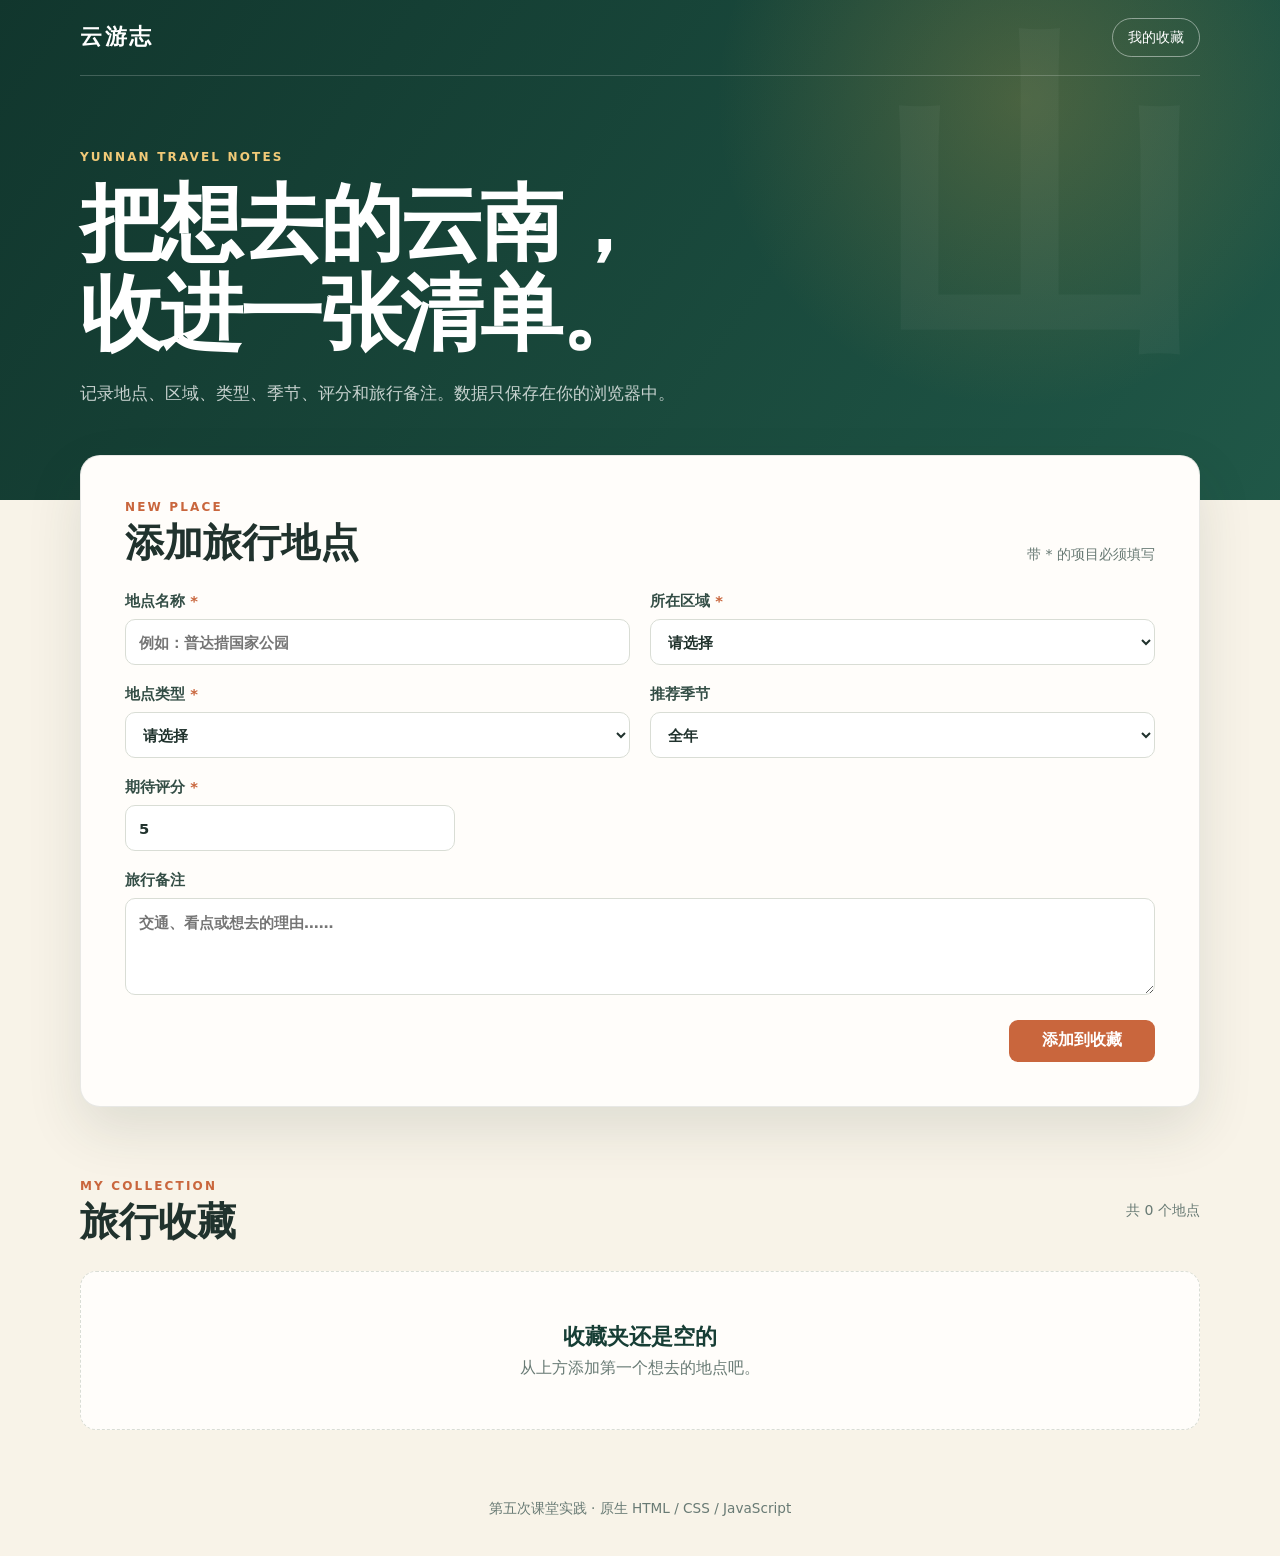
==== manager-app/index.html @ fcf349a4 "创建旅行收藏数据结构与添加功能" ====
<!DOCTYPE html>
<html lang="zh-CN">
<head>
  <meta charset="UTF-8">
  <meta name="viewport" content="width=device-width, initial-scale=1.0">
  <meta name="description" content="第五次课自主实践：云南旅行收藏夹。">
  <link rel="icon" href="../favicon.svg" type="image/svg+xml">
  <link rel="stylesheet" href="style.css">
  <title>云南旅行收藏夹</title>
</head>
<body>
  <header class="hero">
    <nav class="nav-bar" aria-label="主导航">
      <a class="brand" href="#top" aria-label="云南旅行收藏夹首页">云游志</a>
      <a href="#collection">我的收藏</a>
    </nav>
    <div class="hero-copy" id="top">
      <p class="eyebrow">YUNNAN TRAVEL NOTES</p>
      <h1>把想去的云南，<br>收进一张清单。</h1>
      <p>记录地点、区域、类型、季节、评分和旅行备注。数据只保存在你的浏览器中。</p>
    </div>
  </header>

  <main>
    <section class="panel form-panel" aria-labelledby="form-title">
      <div class="section-heading">
        <div>
          <p class="section-kicker">NEW PLACE</p>
          <h2 id="form-title">添加旅行地点</h2>
        </div>
        <p>带 <span aria-hidden="true">*</span> 的项目必须填写</p>
      </div>

      <form id="place-form" novalidate>
        <div class="form-grid">
          <label>地点名称 <span>*</span>
            <input id="place-name" name="name" type="text" maxlength="40" placeholder="例如：普达措国家公园" required>
          </label>
          <label>所在区域 <span>*</span>
            <select id="place-region" name="region" required>
              <option value="">请选择</option>
              <option>昆明</option><option>大理</option><option>丽江</option><option>迪庆</option>
              <option>西双版纳</option><option>红河</option><option>保山</option><option>其他</option>
            </select>
          </label>
          <label>地点类型 <span>*</span>
            <select id="place-type" name="type" required>
              <option value="">请选择</option>
              <option>自然风光</option><option>古城古镇</option><option>民族文化</option>
              <option>美食体验</option><option>博物馆</option><option>徒步路线</option>
            </select>
          </label>
          <label>推荐季节
            <select id="place-season" name="season">
              <option>全年</option><option>春季</option><option>夏季</option><option>秋季</option><option>冬季</option>
            </select>
          </label>
          <label class="rating-field">期待评分 <span>*</span>
            <input id="place-rating" name="rating" type="number" min="1" max="5" step="1" value="5" required>
          </label>
          <label class="wide-field">旅行备注
            <textarea id="place-note" name="note" maxlength="160" rows="3" placeholder="交通、看点或想去的理由……"></textarea>
          </label>
        </div>
        <div class="form-footer">
          <p id="form-message" class="message" role="status" aria-live="polite"></p>
          <button class="primary-button" type="submit">添加到收藏</button>
        </div>
      </form>
    </section>

    <section class="collection" id="collection" aria-labelledby="collection-title">
      <div class="section-heading collection-heading">
        <div>
          <p class="section-kicker">MY COLLECTION</p>
          <h2 id="collection-title">旅行收藏</h2>
        </div>
        <p id="collection-count" aria-live="polite">共 0 个地点</p>
      </div>
      <div id="place-list" class="place-grid"></div>
    </section>
  </main>

  <footer>第五次课堂实践 · 原生 HTML / CSS / JavaScript</footer>
  <script src="app.js"></script>
</body>
</html>
---- manager-app/style.css ----
:root {
  color-scheme: light;
  --forest: #173e35;
  --forest-soft: #285d50;
  --cream: #f8f3e8;
  --paper: #fffdfa;
  --terracotta: #c9663d;
  --gold: #d5a445;
  --ink: #20322d;
  --muted: #687a74;
  --line: #d9ddd5;
  --danger: #a64034;
  font-family: Inter, "Microsoft YaHei", system-ui, sans-serif;
}

* { box-sizing: border-box; }
html { scroll-behavior: smooth; }
body { margin: 0; color: var(--ink); background: var(--cream); }
button, input, select, textarea { font: inherit; }
button, a { -webkit-tap-highlight-color: transparent; }

.hero {
  min-height: 460px;
  padding: 0 max(24px, calc((100vw - 1120px) / 2));
  color: #fff;
  background:
    radial-gradient(circle at 80% 20%, rgba(213, 164, 69, .25), transparent 28%),
    linear-gradient(125deg, rgba(17, 54, 45, .98), rgba(33, 91, 74, .88)),
    #173e35;
  overflow: hidden;
}

.hero::after { content: "山"; position: absolute; top: 38px; right: 6vw; color: rgba(255,255,255,.035); font: 700 330px/1 serif; pointer-events: none; }
.nav-bar { position: relative; z-index: 1; display: flex; align-items: center; justify-content: space-between; min-height: 76px; border-bottom: 1px solid rgba(255,255,255,.2); }
.nav-bar a { color: #fff; text-decoration: none; }
.nav-bar > a:last-child { padding: 9px 15px; border: 1px solid rgba(255,255,255,.45); border-radius: 999px; font-size: .9rem; }
.brand { font: 700 1.35rem/1 serif; letter-spacing: .12em; }
.hero-copy { position: relative; z-index: 1; max-width: 720px; padding: 74px 0 92px; }
.eyebrow, .section-kicker { margin: 0; color: #f1ca78; font-size: .75rem; font-weight: 800; letter-spacing: .18em; }
.hero h1 { margin: 16px 0 18px; font: 700 clamp(2.55rem, 7vw, 5.2rem)/1.08 Georgia, "Microsoft YaHei", serif; letter-spacing: -.035em; }
.hero-copy > p:last-child { max-width: 610px; margin: 0; color: rgba(255,255,255,.76); font-size: 1.05rem; line-height: 1.8; }

main { width: min(calc(100% - 32px), 1120px); margin: -45px auto 0; position: relative; z-index: 2; }
.panel { padding: clamp(24px, 5vw, 44px); border: 1px solid rgba(32,50,45,.1); border-radius: 20px; background: var(--paper); box-shadow: 0 22px 55px rgba(29,54,46,.12); }
.section-heading { display: flex; align-items: flex-end; justify-content: space-between; gap: 20px; margin-bottom: 28px; }
.section-heading h2 { margin: 7px 0 0; font: 700 clamp(1.75rem, 4vw, 2.45rem)/1.1 Georgia, "Microsoft YaHei", serif; }
.section-heading > p, .section-heading > div + p { margin: 0; color: var(--muted); font-size: .88rem; }
.section-kicker { color: var(--terracotta); }

.form-grid { display: grid; grid-template-columns: repeat(6, 1fr); gap: 20px; }
label { grid-column: span 3; color: #334d45; font-size: .92rem; font-weight: 750; }
label span { color: var(--terracotta); }
.rating-field { grid-column: span 2; }
.wide-field { grid-column: span 6; }
input, select, textarea { width: 100%; margin-top: 8px; border: 1px solid var(--line); border-radius: 10px; color: var(--ink); background: #fff; }
input, select { min-height: 46px; padding: 0 13px; }
textarea { padding: 12px 13px; line-height: 1.6; resize: vertical; }
input:focus, select:focus, textarea:focus { outline: 3px solid rgba(201,102,61,.15); border-color: var(--terracotta); }
.form-footer { display: flex; align-items: center; justify-content: space-between; gap: 20px; margin-top: 22px; }
.message { min-height: 24px; margin: 0; color: var(--danger); font-size: .92rem; }
.message.success { color: #28704b; }
button { min-height: 42px; padding: 0 16px; border: 0; border-radius: 9px; cursor: pointer; font-weight: 750; }
.primary-button { min-width: 146px; color: #fff; background: var(--terracotta); }
.primary-button:hover { background: #a94f2c; }

.collection { padding: 72px 0 42px; }
.collection-heading { align-items: center; }
.place-grid { display: grid; grid-template-columns: repeat(3, minmax(0, 1fr)); gap: 18px; }
.place-card, .empty-state { border: 1px solid var(--line); border-radius: 16px; background: var(--paper); }
.place-card { min-width: 0; padding: 22px; box-shadow: 0 10px 25px rgba(29,54,46,.07); }
.card-top { display: flex; align-items: flex-start; justify-content: space-between; gap: 12px; }
.place-card h3 { margin: 9px 0 4px; font: 700 1.35rem/1.25 Georgia, "Microsoft YaHei", serif; overflow-wrap: anywhere; }
.place-card .meta { margin: 0; color: var(--muted); font-size: .86rem; }
.type-chip { display: inline-block; padding: 5px 9px; border-radius: 999px; color: var(--forest); background: #e7efe9; font-size: .76rem; font-weight: 750; }
.rating { color: #a97516; font-weight: 800; white-space: nowrap; }
.note { min-height: 50px; margin: 18px 0; color: #50635d; line-height: 1.65; overflow-wrap: anywhere; }
.card-actions { display: flex; gap: 8px; padding-top: 15px; border-top: 1px solid var(--line); }
.card-actions button { flex: 1; min-height: 36px; color: var(--forest); background: #edf3f0; font-size: .86rem; }
.card-actions button:hover { background: #dce9e3; }
.card-actions .delete-button { color: var(--danger); background: #fff0ec; }
.card-actions .delete-button:hover { color: #fff; background: var(--danger); }
.empty-state { grid-column: 1 / -1; padding: 50px 24px; color: var(--muted); text-align: center; border-style: dashed; }
.empty-state strong { display: block; margin-bottom: 7px; color: var(--forest); font: 700 1.35rem Georgia, serif; }
footer { padding: 28px 18px 38px; color: var(--muted); text-align: center; font-size: .85rem; }

@media (max-width: 850px) {
  .place-grid { grid-template-columns: repeat(2, minmax(0, 1fr)); }
}

@media (max-width: 620px) {
  .hero { min-height: 420px; padding-inline: 20px; }
  .hero-copy { padding-top: 60px; }
  main { width: min(calc(100% - 20px), 1120px); }
  .panel { padding: 24px 18px; }
  .section-heading, .form-footer { align-items: flex-start; flex-direction: column; }
  label, .rating-field, .wide-field { grid-column: span 6; }
  .primary-button { width: 100%; }
  .place-grid { grid-template-columns: 1fr; }
}
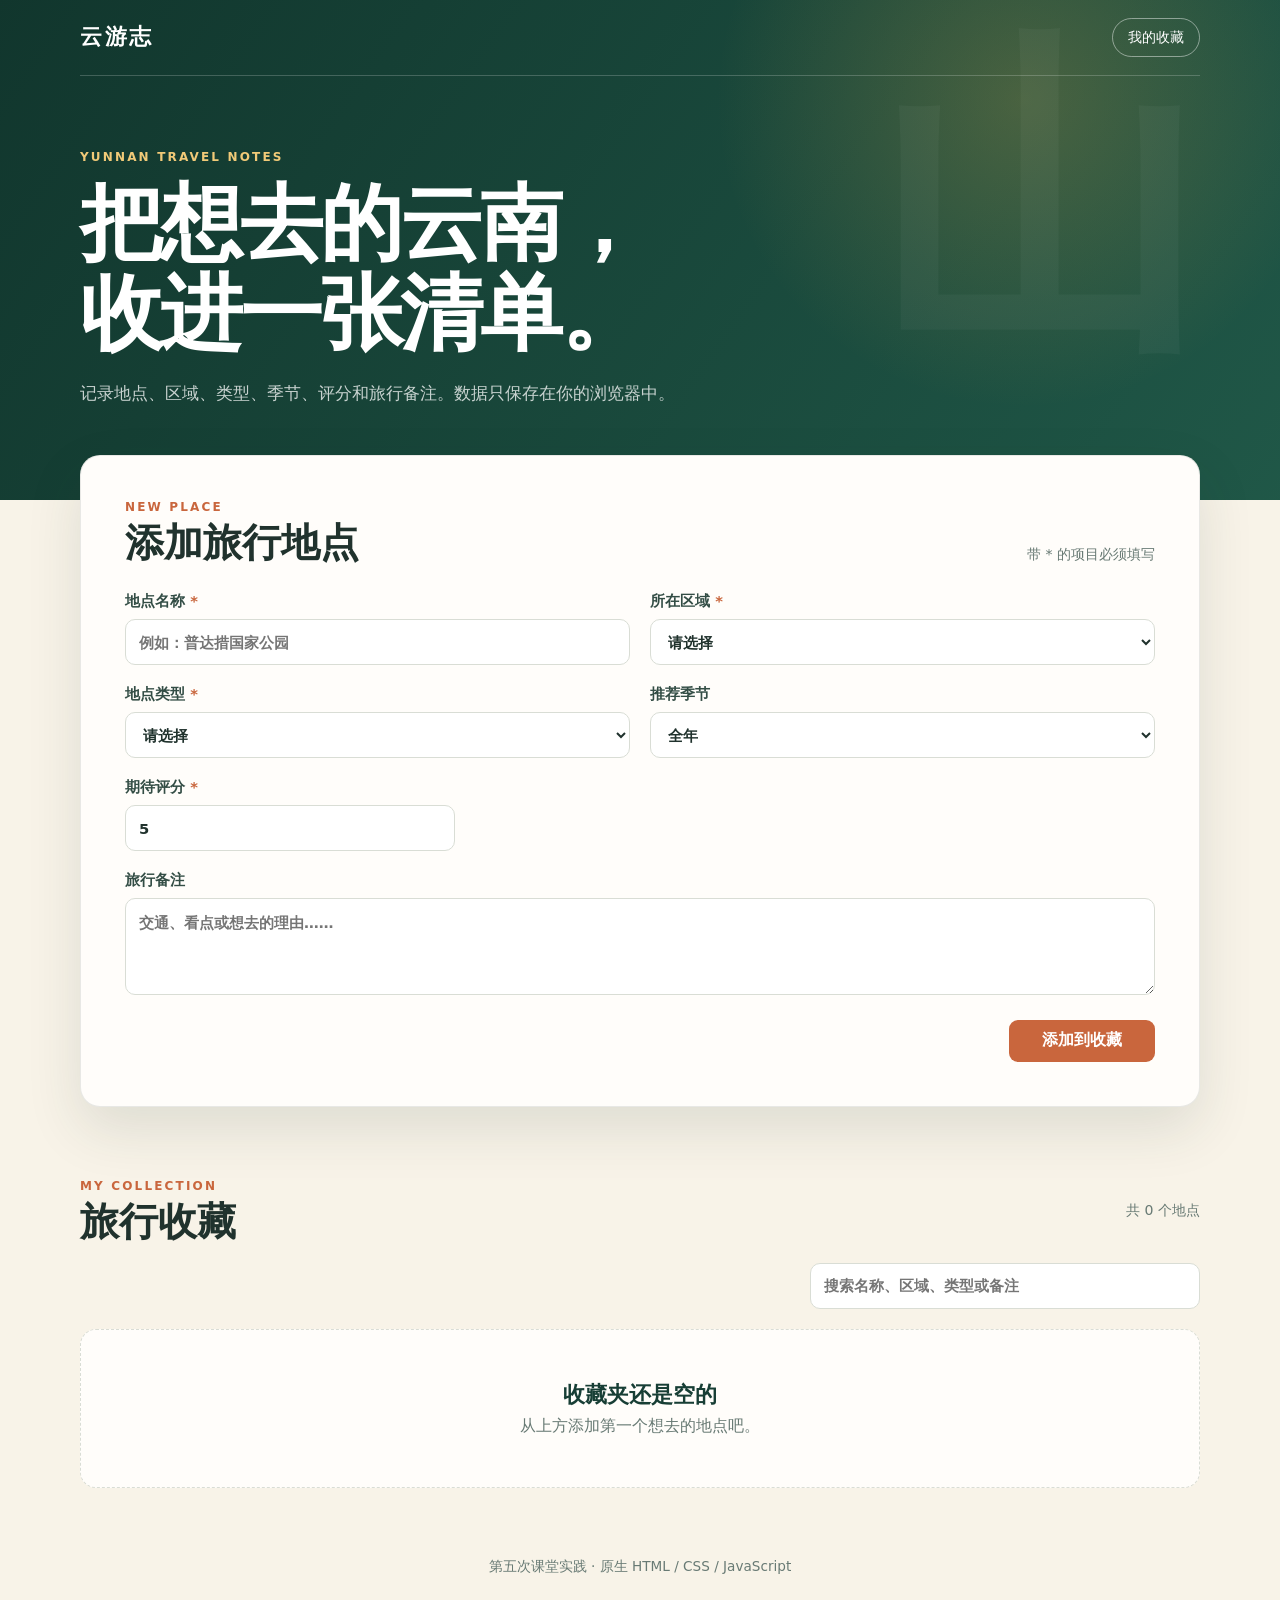
==== commit ebc922ae: "添加编辑删除与查询功能" ====
--- a/manager-app/index.html
+++ b/manager-app/index.html
@@ -64,7 +64,10 @@
         </div>
         <div class="form-footer">
           <p id="form-message" class="message" role="status" aria-live="polite"></p>
-          <button class="primary-button" type="submit">添加到收藏</button>
+          <div class="form-actions">
+            <button id="cancel-edit" class="secondary-button" type="button" hidden>取消编辑</button>
+            <button id="submit-button" class="primary-button" type="submit">添加到收藏</button>
+          </div>
         </div>
       </form>
     </section>
@@ -77,6 +80,12 @@
         </div>
         <p id="collection-count" aria-live="polite">共 0 个地点</p>
       </div>
+      <div class="collection-tools">
+        <label class="search-field" for="search-input">
+          <span class="visually-hidden">搜索地点</span>
+          <input id="search-input" type="search" placeholder="搜索名称、区域、类型或备注">
+        </label>
+      </div>
       <div id="place-list" class="place-grid"></div>
     </section>
   </main>
--- a/manager-app/style.css
+++ b/manager-app/style.css
@@ -57,14 +57,21 @@
 textarea { padding: 12px 13px; line-height: 1.6; resize: vertical; }
 input:focus, select:focus, textarea:focus { outline: 3px solid rgba(201,102,61,.15); border-color: var(--terracotta); }
 .form-footer { display: flex; align-items: center; justify-content: space-between; gap: 20px; margin-top: 22px; }
+.form-actions { display: flex; gap: 9px; }
 .message { min-height: 24px; margin: 0; color: var(--danger); font-size: .92rem; }
 .message.success { color: #28704b; }
 button { min-height: 42px; padding: 0 16px; border: 0; border-radius: 9px; cursor: pointer; font-weight: 750; }
 .primary-button { min-width: 146px; color: #fff; background: var(--terracotta); }
 .primary-button:hover { background: #a94f2c; }
+.secondary-button { color: var(--forest); border: 1px solid var(--line); background: #fff; }
+.secondary-button:hover { background: #edf3f0; }
 
 .collection { padding: 72px 0 42px; }
 .collection-heading { align-items: center; }
+.collection-tools { display: flex; justify-content: flex-end; margin: -8px 0 20px; }
+.search-field { width: min(100%, 390px); }
+.search-field input { margin: 0; }
+.visually-hidden { position: absolute; width: 1px; height: 1px; margin: -1px; padding: 0; overflow: hidden; clip: rect(0 0 0 0); white-space: nowrap; border: 0; }
 .place-grid { display: grid; grid-template-columns: repeat(3, minmax(0, 1fr)); gap: 18px; }
 .place-card, .empty-state { border: 1px solid var(--line); border-radius: 16px; background: var(--paper); }
 .place-card { min-width: 0; padding: 22px; box-shadow: 0 10px 25px rgba(29,54,46,.07); }
@@ -94,6 +101,7 @@
   .panel { padding: 24px 18px; }
   .section-heading, .form-footer { align-items: flex-start; flex-direction: column; }
   label, .rating-field, .wide-field { grid-column: span 6; }
-  .primary-button { width: 100%; }
+  .form-actions, .primary-button { width: 100%; }
+  .form-actions button { flex: 1; }
   .place-grid { grid-template-columns: 1fr; }
 }
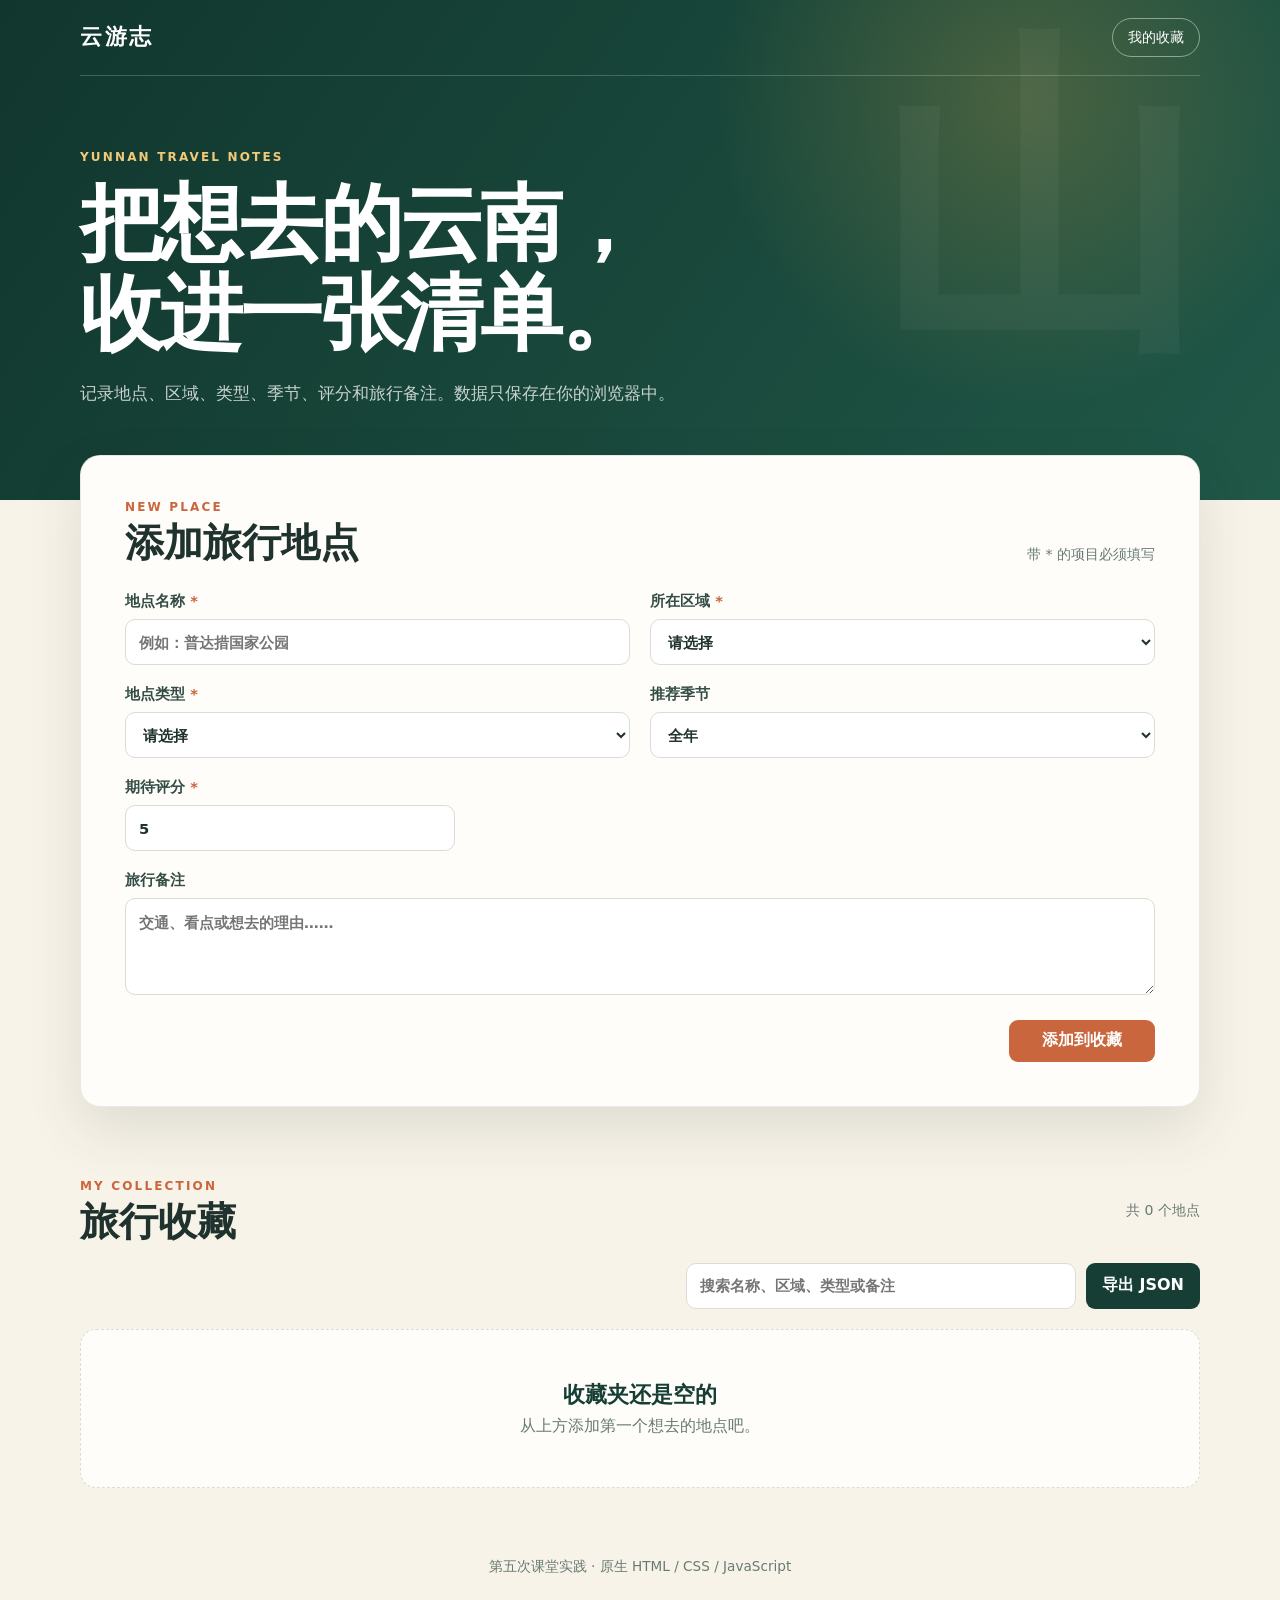
==== commit 6a12311f: "研究并添加JSON数据导出" ====
--- a/manager-app/index.html
+++ b/manager-app/index.html
@@ -85,6 +85,7 @@
           <span class="visually-hidden">搜索地点</span>
           <input id="search-input" type="search" placeholder="搜索名称、区域、类型或备注">
         </label>
+        <button id="export-button" class="tool-button" type="button">导出 JSON</button>
       </div>
       <div id="place-list" class="place-grid"></div>
     </section>
--- a/manager-app/style.css
+++ b/manager-app/style.css
@@ -68,9 +68,11 @@
 
 .collection { padding: 72px 0 42px; }
 .collection-heading { align-items: center; }
-.collection-tools { display: flex; justify-content: flex-end; margin: -8px 0 20px; }
+.collection-tools { display: flex; justify-content: flex-end; gap: 10px; margin: -8px 0 20px; }
 .search-field { width: min(100%, 390px); }
 .search-field input { margin: 0; }
+.tool-button { color: #fff; background: var(--forest); white-space: nowrap; }
+.tool-button:hover { background: var(--forest-soft); }
 .visually-hidden { position: absolute; width: 1px; height: 1px; margin: -1px; padding: 0; overflow: hidden; clip: rect(0 0 0 0); white-space: nowrap; border: 0; }
 .place-grid { display: grid; grid-template-columns: repeat(3, minmax(0, 1fr)); gap: 18px; }
 .place-card, .empty-state { border: 1px solid var(--line); border-radius: 16px; background: var(--paper); }
@@ -103,5 +105,7 @@
   label, .rating-field, .wide-field { grid-column: span 6; }
   .form-actions, .primary-button { width: 100%; }
   .form-actions button { flex: 1; }
+  .collection-tools { align-items: stretch; flex-direction: column; }
+  .search-field { width: 100%; }
   .place-grid { grid-template-columns: 1fr; }
 }
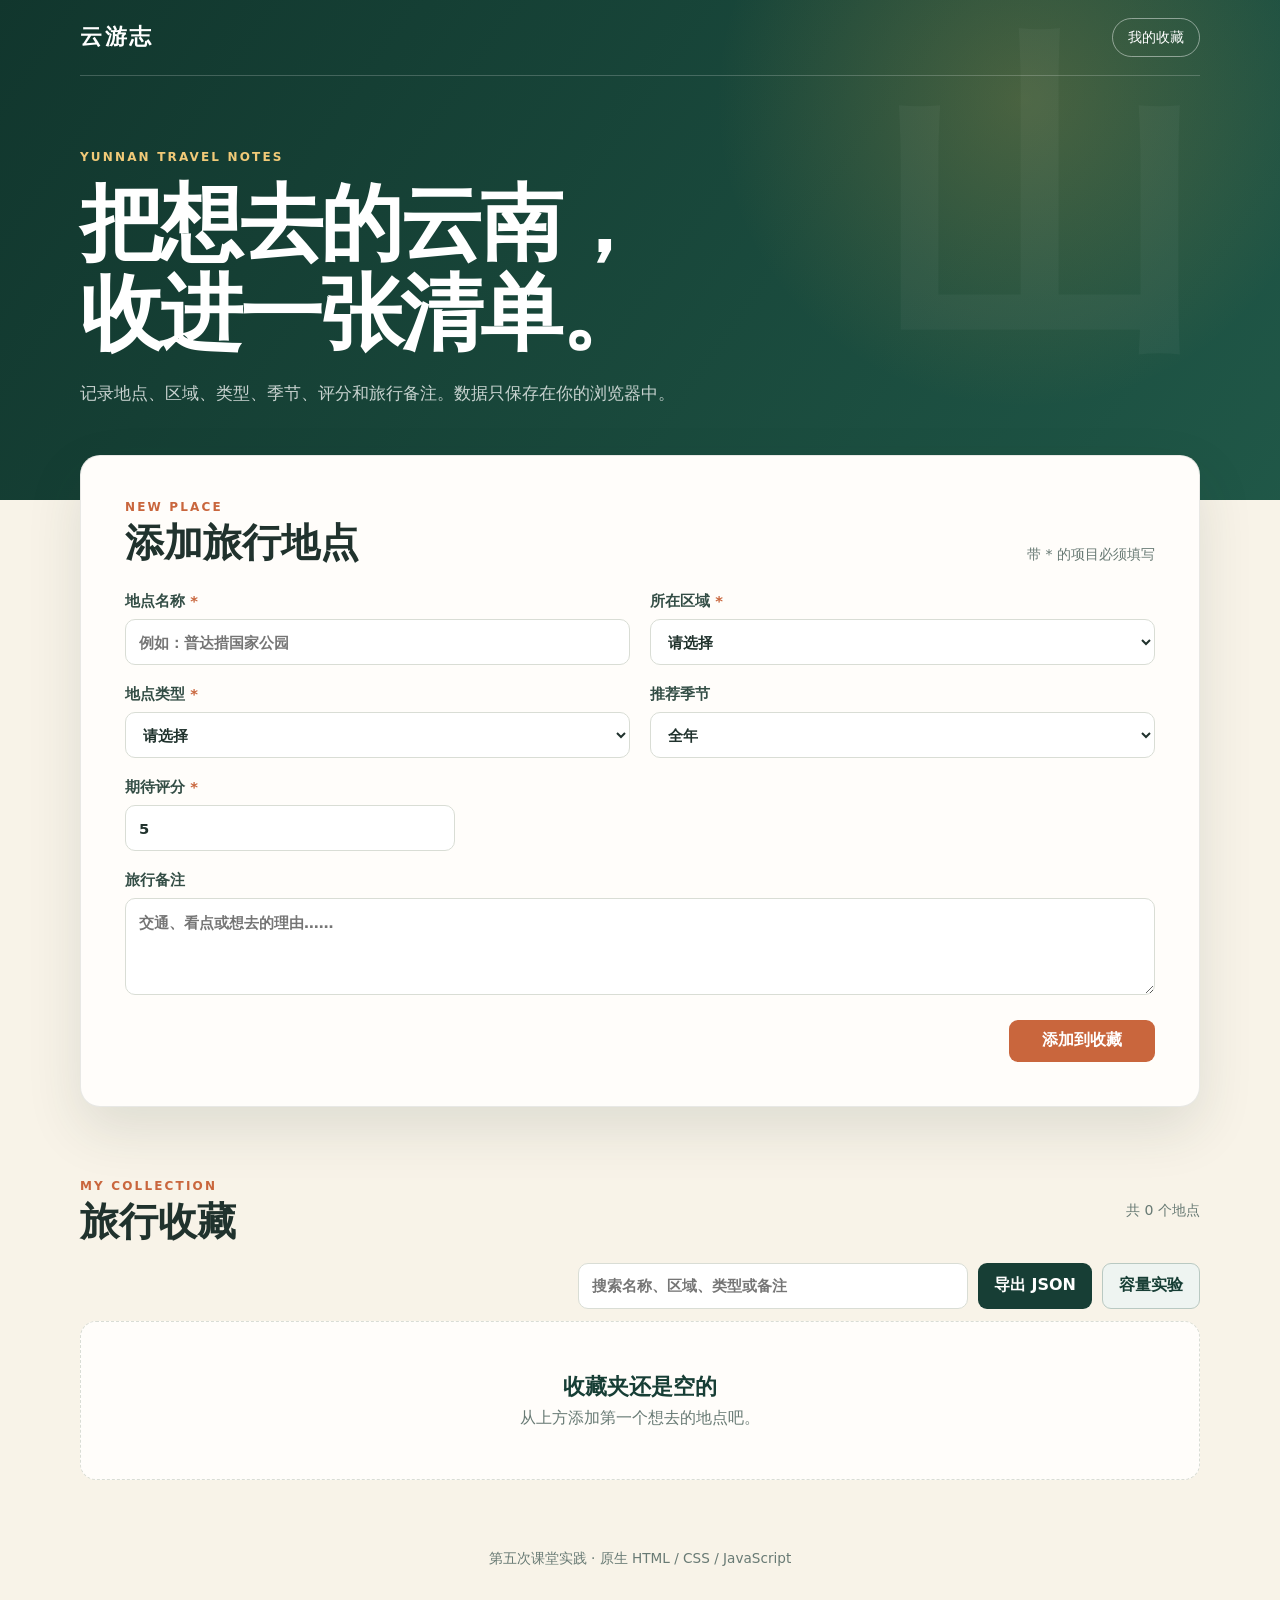
==== commit 987bf88c: "研究并添加存储容量容错" ====
--- a/manager-app/index.html
+++ b/manager-app/index.html
@@ -86,7 +86,9 @@
           <input id="search-input" type="search" placeholder="搜索名称、区域、类型或备注">
         </label>
         <button id="export-button" class="tool-button" type="button">导出 JSON</button>
+        <button id="storage-test-button" class="tool-button experiment-button" type="button">容量实验</button>
       </div>
+      <p id="storage-result" class="storage-result" role="status" aria-live="polite"></p>
       <div id="place-list" class="place-grid"></div>
     </section>
   </main>
--- a/manager-app/style.css
+++ b/manager-app/style.css
@@ -73,6 +73,11 @@
 .search-field input { margin: 0; }
 .tool-button { color: #fff; background: var(--forest); white-space: nowrap; }
 .tool-button:hover { background: var(--forest-soft); }
+.experiment-button { color: var(--forest); border: 1px solid #b9c9c2; background: #eef4f1; }
+.experiment-button:hover { background: #dce9e3; }
+.tool-button:disabled { cursor: wait; opacity: .58; }
+.storage-result { min-height: 0; margin: -8px 0 18px; padding: 0; color: var(--forest-soft); font-size: .88rem; line-height: 1.6; }
+.storage-result:not(:empty) { padding: 10px 13px; border-left: 3px solid var(--gold); background: rgba(213,164,69,.12); }
 .visually-hidden { position: absolute; width: 1px; height: 1px; margin: -1px; padding: 0; overflow: hidden; clip: rect(0 0 0 0); white-space: nowrap; border: 0; }
 .place-grid { display: grid; grid-template-columns: repeat(3, minmax(0, 1fr)); gap: 18px; }
 .place-card, .empty-state { border: 1px solid var(--line); border-radius: 16px; background: var(--paper); }
